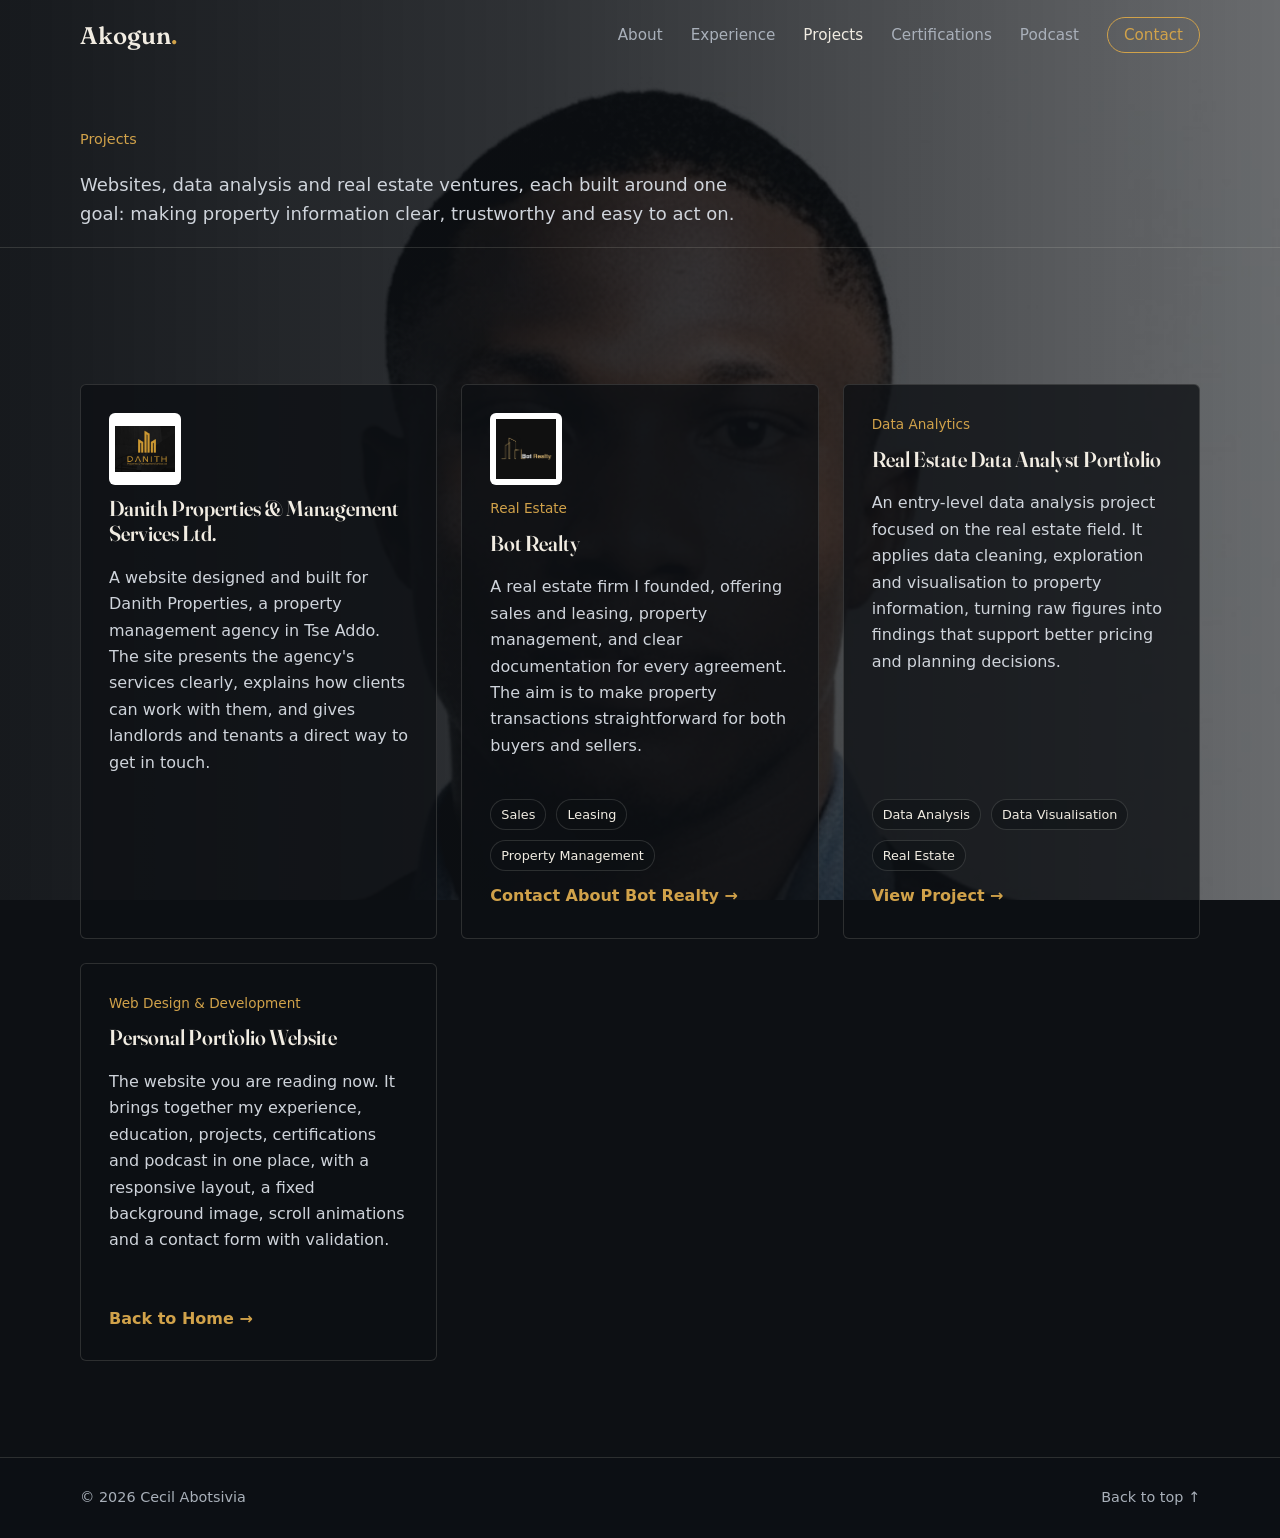
==== Projects.html @ 45a1f153 "Add files via upload" ====
<!DOCTYPE html>
<html lang="en">
<head>
  <meta charset="UTF-8">
  <meta name="viewport" content="width=device-width, initial-scale=1.0, viewport-fit=cover">
  <meta name="description" content="Selected projects by Cecil Abotsivia: the Danith Properties website, Bot Realty, a real estate data analyst portfolio, and this personal website.">
  <title>Projects | Cecil Abotsivia</title>
  <link rel="stylesheet" href="styles.css">
</head>
<body>

  <!-- Navigation -->
  <nav class="navbar" id="navbar">
    <div class="container nav-inner">
      <a href="index.html" class="brand">Akogun<span>.</span></a>
      <button class="nav-toggle" id="navToggle" aria-label="Toggle menu" aria-expanded="false">
        <span></span><span></span><span></span>
      </button>
      <ul class="nav-links" id="navLinks">
        <li><a href="about.html">About</a></li>
        <li><a href="experience.html">Experience</a></li>
        <li><a href="Projects.html" class="active">Projects</a></li>
        <li><a href="certifications.html">Certifications</a></li>
        <li><a href="podcast.html">Podcast</a></li>
        <li><a href="contact.html" class="btn-small">Contact</a></li>
      </ul>
    </div>
  </nav>

  <!-- Projects -->
  <header class="section page-top">
    <div class="container">
      <p class="eyebrow reveal">Projects</p>
      <p class="lead reveal">Websites, data analysis and real estate ventures, each built around one goal: making property information clear, trustworthy and easy to act on.</p>
    </div>
  </header>

  <section class="section">
    <div class="container">
      <div class="project-grid">

        <!-- Danith Properties website -->
        <article class="card project reveal">
          <img src="Danith_Properties.png" alt="Danith Properties logo" class="project-img">
          <h3>Danith Properties &amp; Management Services Ltd.</h3>
          <p>A website designed and built for Danith Properties, a property management agency in Tse Addo. The site presents the agency's services clearly, explains how clients can work with them, and gives landlords and tenants a direct way to get in touch.</p>
          <div class="tags small">
          </div>
        </article>

        <!-- Bot Realty -->
        <article class="card project reveal">
          <img src="Bot_Realty.png" alt="Bot Realty logo" class="project-img">
          <div class="project-tag">Real Estate</div>
          <h3>Bot Realty</h3>
          <p>A real estate firm I founded, offering sales and leasing, property management, and clear documentation for every agreement. The aim is to make property transactions straightforward for both buyers and sellers.</p>
          <div class="tags small">
            <span>Sales</span><span>Leasing</span><span>Property Management</span>
          </div>
          <a href="contact.html" class="project-link">Contact About Bot Realty &rarr;</a>
        </article>

        <!-- Data analyst portfolio -->
        <article class="card project reveal">
          <div class="project-tag">Data Analytics</div>
          <h3>Real Estate Data Analyst Portfolio</h3>
          <p>An entry-level data analysis project focused on the real estate field. It applies data cleaning, exploration and visualisation to property information, turning raw figures into findings that support better pricing and planning decisions.</p>
          <div class="tags small">
            <span>Data Analysis</span><span>Data Visualisation</span><span>Real Estate</span>
          </div>
          <a href="#" class="project-link" target="_blank" rel="noopener">View Project &rarr;</a>
        </article>

        <!-- This website -->
        <article class="card project reveal">
          <div class="project-tag">Web Design &amp; Development</div>
          <h3>Personal Portfolio Website</h3>
          <p>The website you are reading now. It brings together my experience, education, projects, certifications and podcast in one place, with a responsive layout, a fixed background image, scroll animations and a contact form with validation.</p>
          <div class="tags small">
          </div>
          <a href="index.html" class="project-link">Back to Home &rarr;</a>
        </article>

      </div>
    </div>
  </section>

  <footer class="footer">
    <div class="container footer-inner">
      <span>&copy; <span id="year"></span> Cecil Abotsivia</span>
      <a href="#">Back to top &uarr;</a>
    </div>
  </footer>

  <script src="script.js"></script>
</body>
</html>
---- styles.css ----
@import url("https://fonts.googleapis.com/css2?family=Fraunces:opsz,wght@9..144,400;9..144,600&family=Manrope:wght@400;500;600&display=swap");

/* ============================================================
   1. Tokens
   ============================================================ */
:root {
  --ink: #0d1014;
  --panel: rgba(13, 16, 20, 0.78);
  --bone: #f1ece2;
  --body-text: #cfd4db;
  --muted: #a9b0ba;
  --ochre: #d1a24a;
  --ochre-hover: #e0b463;
  --line: rgba(241, 236, 226, 0.14);
  --line-strong: rgba(209, 162, 74, 0.5);
  --error: #f0a195;
  --serif: "Fraunces", Georgia, "Times New Roman", serif;
  --sans: "Manrope", system-ui, -apple-system, "Segoe UI", sans-serif;
  --nav-h: 72px;
  --radius: 6px;
}

/* ============================================================
   2. Base
   ============================================================ */
*,
*::before,
*::after {
  box-sizing: border-box;
}

html {
  background: var(--ink);
  scroll-behavior: smooth;
  scroll-padding-top: var(--nav-h);
  -webkit-text-size-adjust: 100%;
}

body {
  margin: 0;
  min-height: 100vh;
  position: relative;
  overflow-x: hidden;
  font-family: poppins, system-ui, -apple-system, "Segoe UI", sans-serif;
  font-size: 1rem;
  line-height: 1.65;
  color: var(--bone);
}

/* Site-wide background: the portrait, fixed behind every page */
body::before {
  content: "";
  position: fixed;
  inset: 0;
  z-index: -2;
  background: url("Cecil.jpg") center 12% / cover no-repeat;
  filter: grayscale(0.25) contrast(1.05);
}

/* Dark gradient so text stays readable over the photo */
body::after {
  content: "";
  position: fixed;
  inset: 0;
  z-index: -1;
  pointer-events: none;
  background: linear-gradient(
    90deg,
    rgba(13, 16, 20, 0.96) 0%,
    rgba(13, 16, 20, 0.86) 42%,
    rgba(13, 16, 20, 0.62) 100%
  );
}

img {
  display: block;
  max-width: 100%;
}

a {
  color: var(--bone);
}

a:focus-visible,
button:focus-visible,
input:focus-visible,
textarea:focus-visible {
  outline: 2px solid var(--ochre);
  outline-offset: 3px;
}

.container {
  width: min(1120px, 92%);
  margin-inline: auto;
}

/* ============================================================
   3. Typography
   ============================================================ */
h1,
h2,
h3 {
  font-family: var(--serif);
  font-weight: 600;
  line-height: 1.15;
  margin: 0;
  font-variation-settings: "opsz" 144;
}

h1 {
  font-size: clamp(2.6rem, 6vw, 4.6rem);
  line-height: 1.05;
  margin-bottom: 20px;
}

h2 {
  font-size: clamp(2rem, 4vw, 2.8rem);
  margin-bottom: 20px;
}

h3 {
  font-size: 1.35rem;
  margin-bottom: 6px;
}

.eyebrow {
  font-size: 0.9rem;
  color: var(--ochre);
  margin: 0 0 12px;
}

.lead {
  font-size: 1.125rem;
  color: var(--body-text);
  max-width: 60ch;
}

.meta {
  color: var(--muted);
  font-size: 0.9rem;
  margin: 0 0 12px;
}

/* ============================================================
   4. Buttons and links
   ============================================================ */
.btn {
  display: inline-block;
  padding: 14px 26px;
  border: 1px solid transparent;
  border-radius: var(--radius);
  font: inherit;
  font-weight: 600;
  text-decoration: none;
  cursor: pointer;
  transition: background-color 0.2s ease, color 0.2s ease, border-color 0.2s ease;
}

.btn-primary {
  background: var(--ochre);
  color: var(--ink);
}

.btn-primary:hover {
  background: var(--ochre-hover);
}

.btn-outline {
  border-color: var(--bone);
  color: var(--bone);
}

.btn-outline:hover {
  background: var(--bone);
  color: var(--ink);
}

.btn[aria-disabled="true"] {
  opacity: 0.5;
  pointer-events: none;
}

.project-link {
  align-self: flex-start;
  color: var(--ochre);
  font-weight: 600;
  text-decoration: none;
}

.project-link:hover {
  text-decoration: underline;
  text-underline-offset: 4px;
}

/* ============================================================
   5. Navigation
   ============================================================ */
.navbar {
  position: fixed;
  top: 0;
  left: 0;
  right: 0;
  z-index: 50;
  height: var(--nav-h);
  border-bottom: 1px solid transparent;
  transition: background-color 0.3s ease, border-color 0.3s ease;
}

.navbar.scrolled {
  background: rgba(13, 16, 20, 0.85);
  -webkit-backdrop-filter: blur(10px);
  backdrop-filter: blur(10px);
  border-bottom-color: var(--line);
}

.nav-inner {
  display: flex;
  align-items: center;
  justify-content: space-between;
  height: 100%;
}

.brand {
  font-family: var(--serif);
  font-size: 1.5rem;
  font-weight: 600;
  text-decoration: none;
}

.brand span {
  color: var(--ochre);
}

.nav-links {
  display: flex;
  align-items: center;
  gap: 28px;
  list-style: none;
  margin: 0;
  padding: 0;
}

.nav-links a {
  color: var(--muted);
  font-size: 0.95rem;
  text-decoration: none;
  transition: color 0.2s ease;
}

.nav-links a:hover,
.nav-links a[aria-current="page"] {
  color: var(--bone);
}

.nav-links a.btn-small {
  padding: 8px 16px;
  border: 1px solid var(--ochre);
  border-radius: 999px;
  color: var(--ochre);
}

.nav-links a.btn-small:hover,
.nav-links a.btn-small[aria-current="page"] {
  background: var(--ochre);
  color: var(--ink);
}

.nav-toggle {
  display: none;
  width: 40px;
  height: 40px;
  padding: 0;
  background: none;
  border: 0;
  cursor: pointer;
}

.nav-toggle span {
  display: block;
  width: 24px;
  height: 2px;
  margin: 5px auto;
  background: var(--bone);
  transition: transform 0.3s ease, opacity 0.3s ease;
}

.nav-toggle[aria-expanded="true"] span:nth-child(1) {
  transform: translateY(7px) rotate(45deg);
}

.nav-toggle[aria-expanded="true"] span:nth-child(2) {
  opacity: 0;
}

.nav-toggle[aria-expanded="true"] span:nth-child(3) {
  transform: translateY(-7px) rotate(-45deg);
}

/* ============================================================
   6. Layout blocks
   ============================================================ */
.section {
  position: relative;
  padding: 96px 0;
  border-top: 1px solid var(--line);
}

/* Inner page header: pushes content below the fixed navbar */
.page-top {
  padding-top: calc(var(--nav-h) + 56px);
  padding-bottom: 0;
  border-top: 0;
}

/* Podcast page: keep the bottom spacing after the page header */
.podcast-section {
  padding-bottom: 96px;
}

/* Home hero */
.hero {
  min-height: 100vh;
  display: flex;
  align-items: center;
  padding: calc(var(--nav-h) + 40px) 0 80px;
}

.hero-grid {
  display: grid;
  grid-template-columns: 1.1fr 0.9fr;
  gap: 48px;
  align-items: center;
}

.hero-actions {
  display: flex;
  flex-wrap: wrap;
  gap: 14px;
  margin-top: 32px;
}

.hero-photo {
  justify-self: end;
  width: 100%;
  max-width: 400px;
}

.hero-img {
  width: 100%;
  aspect-ratio: 4 / 5;
  object-fit: cover;
  object-position: center top;
  border-radius: 4px;
  border: 1px solid var(--line);
  box-shadow: 0 30px 60px rgba(0, 0, 0, 0.45);
}

.accent {
  color: inherit;
}

/* ============================================================
   7. Tags
   ============================================================ */
.tags {
  display: flex;
  flex-wrap: wrap;
  gap: 10px;
  margin-top: 28px;
}

.tags span {
  padding: 6px 14px;
  border: 1px solid var(--line);
  border-radius: 999px;
  background: rgba(13, 16, 20, 0.5);
  font-size: 0.9rem;
}

.tags.small span {
  padding: 4px 10px;
  font-size: 0.8rem;
}

/* ============================================================
   8. Experience timeline
   ============================================================ */
.timeline {
  position: relative;
  display: grid;
  gap: 28px;
  margin-top: 40px;
  padding-left: 28px;
  border-left: 1px solid var(--line);
}

.timeline-item {
  position: relative;
}

.timeline-dot {
  position: absolute;
  left: -35px;
  top: 28px;
  width: 11px;
  height: 11px;
  border-radius: 50%;
  background: var(--ochre);
  box-shadow: 0 0 0 4px rgba(209, 162, 74, 0.2);
}

.timeline-card {
  padding: 24px 28px;
  background: var(--panel);
  border: 1px solid var(--line);
  border-radius: var(--radius);
}

.timeline-card ul {
  margin: 0;
  padding-left: 18px;
  color: var(--body-text);
}

.timeline-card li {
  margin-bottom: 6px;
}

/* ============================================================
   9. Cards, projects, certifications
   ============================================================ */
.project-grid,
.cert-grid {
  display: grid;
  gap: 24px;
  margin-top: 40px;
}

.project-grid {
  grid-template-columns: repeat(auto-fit, minmax(280px, 1fr));
}

.cert-grid {
  grid-template-columns: repeat(auto-fit, minmax(320px, 1fr));
}

.card {
  display: flex;
  flex-direction: column;
  gap: 12px;
  padding: 28px;
  background: var(--panel);
  border: 1px solid var(--line);
  border-radius: var(--radius);
  color: var(--bone);
  text-decoration: none;
}

/* Cards that are links (home page quick links) */
a.card {
  transition: border-color 0.2s ease;
}

a.card:hover {
  border-color: var(--line-strong);
}

.card p {
  margin: 0;
  flex: 1;
  color: var(--body-text);
}

.project-tag {
  font-size: 0.85rem;
  color: var(--ochre);
}

.project-img {
  width: 72px;
  height: 72px;
  padding: 6px;
  object-fit: contain;
  background: #fff;
  border-radius: var(--radius);
}

.cert-img {
  width: 100%;
  border: 1px solid var(--line);
  border-radius: 4px;
}

.cert-id {
  color: var(--muted);
  font-size: 0.85rem;
}

/* ============================================================
   10. Podcast
   ============================================================ */
.podcast-grid {
  display: grid;
  grid-template-columns: 0.8fr 1.2fr;
  gap: 56px;
  align-items: center;
}

.podcast-art {
  aspect-ratio: 1 / 1;
  display: flex;
  flex-direction: column;
  align-items: center;
  justify-content: center;
  padding: 32px;
  text-align: center;
  background: var(--panel);
  border: 1px solid var(--line);
  border-radius: var(--radius);
}

.tar-logo {
  font-family: var(--serif);
  font-size: clamp(4rem, 10vw, 6rem);
  font-weight: 600;
  line-height: 1;
}

.tar-logo span {
  color: var(--ochre);
}

.podcast-art p {
  margin: 16px 0 0;
  color: var(--muted);
}

.status {
  display: inline-block;
  margin-bottom: 12px;
  padding: 4px 10px;
  border-radius: 999px;
  background: var(--bone);
  color: var(--ink);
  font-size: 0.85rem;
  font-weight: 600;
}

/* ============================================================
   11. Contact
   ============================================================ */
.contact-grid {
  display: grid;
  grid-template-columns: 1fr 1fr;
  gap: 56px;
  align-items: start;
}

.contact-details {
  display: grid;
  gap: 14px;
  list-style: none;
  margin: 28px 0 0;
  padding: 0;
}

.contact-details li {
  display: flex;
  flex-wrap: wrap;
  align-items: baseline;
  gap: 14px;
}

.contact-details .label {
  min-width: 72px;
  color: var(--muted);
  font-size: 0.9rem;
}

.contact-details a {
  text-decoration: none;
}

.contact-details a:hover {
  text-decoration: underline;
  text-underline-offset: 4px;
}

.sep {
  color: var(--muted);
}

.contact-form {
  display: grid;
  gap: 20px;
  padding: 32px;
  background: var(--panel);
  border: 1px solid var(--line);
  border-radius: var(--radius);
}

.field {
  display: flex;
  flex-direction: column;
  gap: 8px;
}

.field label {
  color: var(--muted);
  font-size: 0.9rem;
}

.field input,
.field textarea {
  padding: 12px 14px;
  font: inherit;
  color: var(--bone);
  background: rgba(241, 236, 226, 0.04);
  border: 1px solid var(--line);
  border-radius: var(--radius);
  transition: border-color 0.2s ease, box-shadow 0.2s ease;
}

.field input:focus,
.field textarea:focus {
  outline: none;
  border-color: var(--ochre);
  box-shadow: 0 0 0 3px rgba(209, 162, 74, 0.25);
}

.field.invalid input,
.field.invalid textarea {
  border-color: var(--error);
}

.field textarea {
  resize: vertical;
}

.error {
  min-height: 1em;
  color: var(--error);
  font-size: 0.85rem;
}

.contact-form .btn {
  justify-self: start;
  border: 0;
}

.form-status {
  margin: 0;
  min-height: 1.4em;
  color: var(--ochre);
}

.form-status.error-text {
  color: var(--error);
}

/* ============================================================
   12. Footer
   ============================================================ */
.footer {
  padding: 28px 0;
  border-top: 1px solid var(--line);
  background: rgba(13, 16, 20, 0.6);
  color: var(--muted);
  font-size: 0.9rem;
}

.footer-inner {
  display: flex;
  flex-wrap: wrap;
  justify-content: space-between;
  gap: 16px;
}

.footer a {
  color: var(--muted);
  text-decoration: none;
}

.footer a:hover {
  color: var(--bone);
}

/* ============================================================
   13. Scroll reveal (only when JavaScript runs)
   ============================================================ */
.js .reveal {
  opacity: 0;
  transform: translateY(18px);
  transition: opacity 0.8s ease, transform 0.8s ease;
}

.js .reveal.is-visible {
  opacity: 1;
  transform: none;
}

/* ============================================================
   14. Responsive
   ============================================================ */
@media (max-width: 900px) {
  .hero-grid,
  .podcast-grid,
  .contact-grid {
    grid-template-columns: 1fr;
  }

  .hero-photo {
    order: -1;
    justify-self: center;
    max-width: 280px;
  }

  .podcast-grid .podcast-art {
    max-width: 320px;
  }

  .section {
    padding: 72px 0;
  }
}

@media (max-width: 720px) {
  body::after {
    background: linear-gradient(
      180deg,
      rgba(13, 16, 20, 0.9) 0%,
      rgba(13, 16, 20, 0.82) 50%,
      rgba(13, 16, 20, 0.96) 100%
    );
  }

  .nav-toggle {
    display: block;
  }

  .nav-links {
    display: none;
    position: absolute;
    top: var(--nav-h);
    left: 0;
    right: 0;
    flex-direction: column;
    align-items: flex-start;
    gap: 16px;
    padding: 20px 4%;
    background: rgba(13, 16, 20, 0.97);
    border-bottom: 1px solid var(--line);
  }

  .nav-links.open {
    display: flex;
  }

  .nav-links a {
    font-size: 1.05rem;
  }

  .timeline-card,
  .card,
  .contact-form {
    padding: 22px;
  }

  .timeline-dot {
    top: 26px;
  }

  .page-top {
    padding-top: calc(var(--nav-h) + 40px);
  }
}

/* ============================================================
   15. Reduced motion
   ============================================================ */
@media (prefers-reduced-motion: reduce) {
  html {
    scroll-behavior: auto;
  }

  *,
  *::before,
  *::after {
    transition: none !important;
    animation: none !important;
  }

  .js .reveal {
    opacity: 1;
    transform: none;
  }
}
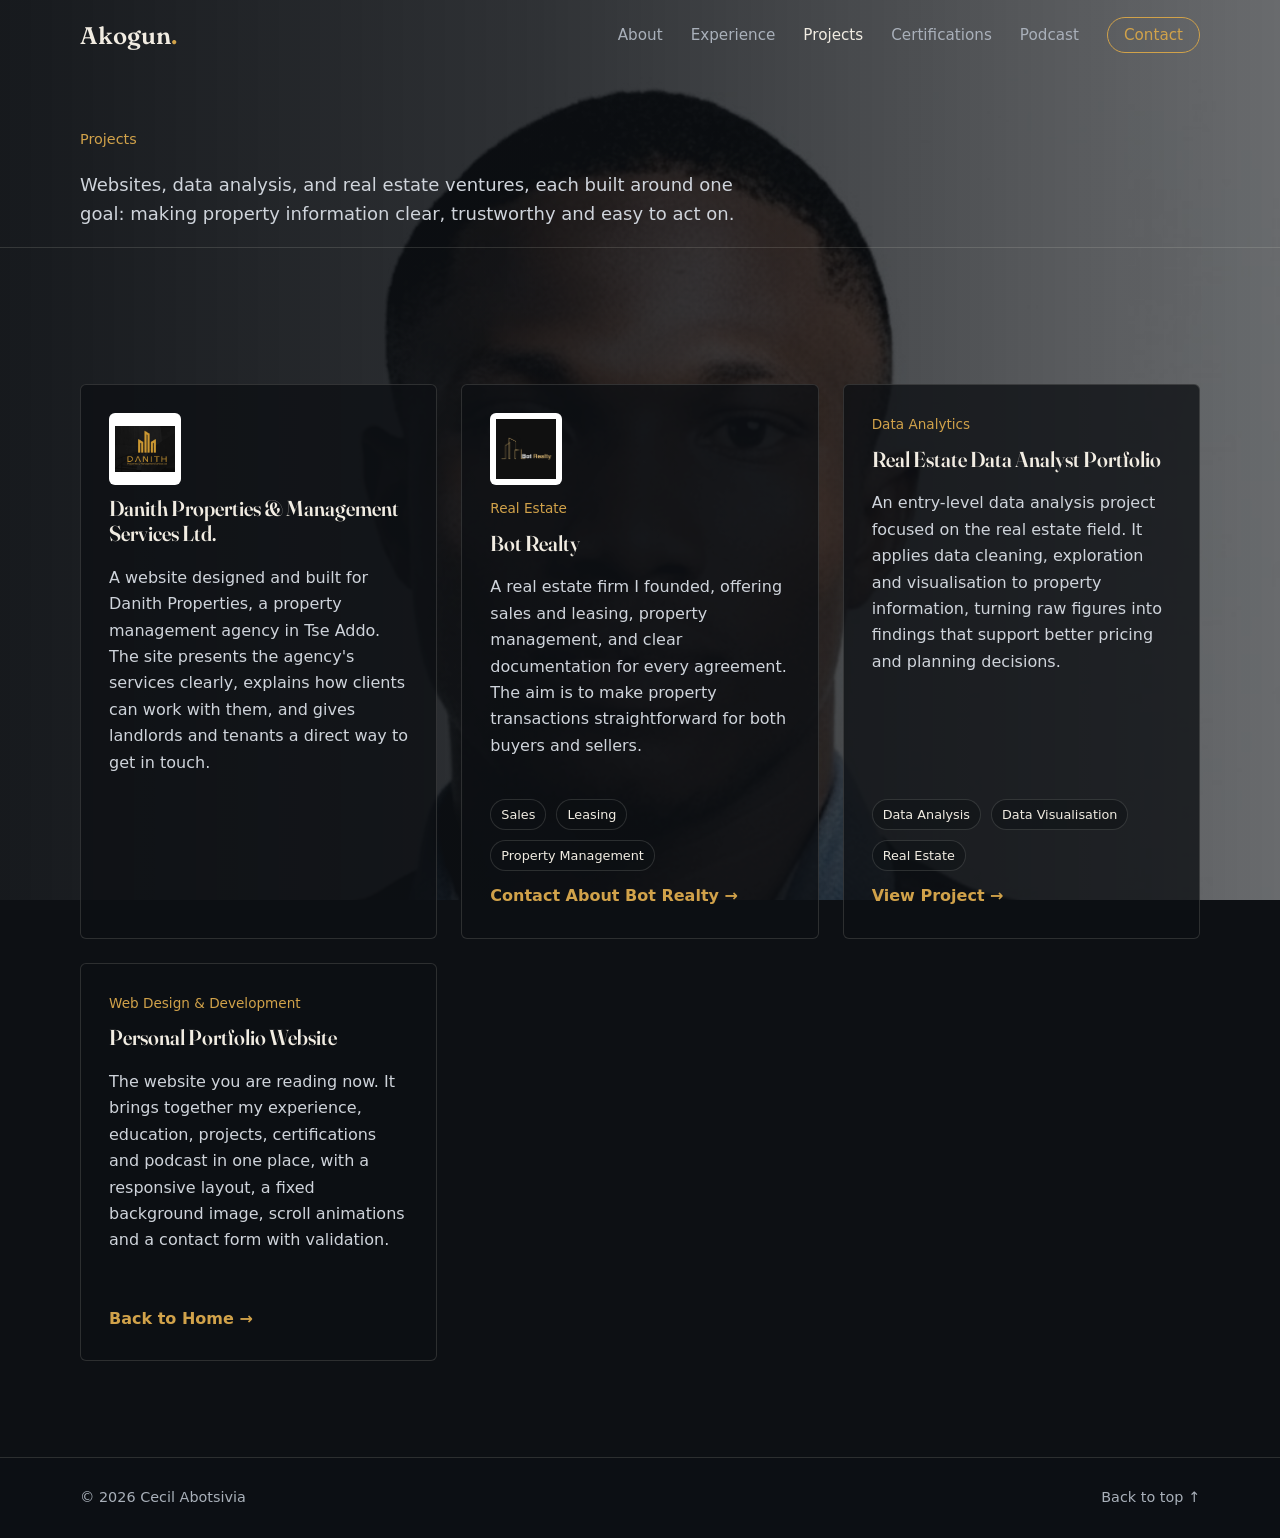
==== commit 59299c8e: "Fix HTML formatting and structure in Projects.html" ====
--- a/Projects.html
+++ b/Projects.html
@@ -3,7 +3,7 @@
 <head>
   <meta charset="UTF-8">
   <meta name="viewport" content="width=device-width, initial-scale=1.0, viewport-fit=cover">
-  <meta name="description" content="Selected projects by Cecil Abotsivia: the Danith Properties website, Bot Realty, a real estate data analyst portfolio, and this personal website.">
+  <meta name="description" content=" Selected projects by Cecil Abotsivia: the Danith Properties website, Bot Realty, a real estate data analyst portfolio, and this personal website.">
   <title>Projects | Cecil Abotsivia</title>
   <link rel="stylesheet" href="styles.css">
 </head>
@@ -28,10 +28,10 @@
   </nav>
 
   <!-- Projects -->
-  <header class="section page-top">
+  <header class=" section page-top">
     <div class="container">
       <p class="eyebrow reveal">Projects</p>
-      <p class="lead reveal">Websites, data analysis and real estate ventures, each built around one goal: making property information clear, trustworthy and easy to act on.</p>
+      <p class="lead reveal">Websites, data analysis, and real estate ventures, each built around one goal: making property information clear, trustworthy and easy to act on.</p>
     </div>
   </header>
 
@@ -49,7 +49,7 @@
         </article>
 
         <!-- Bot Realty -->
-        <article class="card project reveal">
+        <article class=" card project reveal">
           <img src="Bot_Realty.png" alt="Bot Realty logo" class="project-img">
           <div class="project-tag">Real Estate</div>
           <h3>Bot Realty</h3>
@@ -61,7 +61,7 @@
         </article>
 
         <!-- Data analyst portfolio -->
-        <article class="card project reveal">
+        <article class=" card project reveal">
           <div class="project-tag">Data Analytics</div>
           <h3>Real Estate Data Analyst Portfolio</h3>
           <p>An entry-level data analysis project focused on the real estate field. It applies data cleaning, exploration and visualisation to property information, turning raw figures into findings that support better pricing and planning decisions.</p>
@@ -94,4 +94,4 @@
 
   <script src="script.js"></script>
 </body>
-</html>+</html>
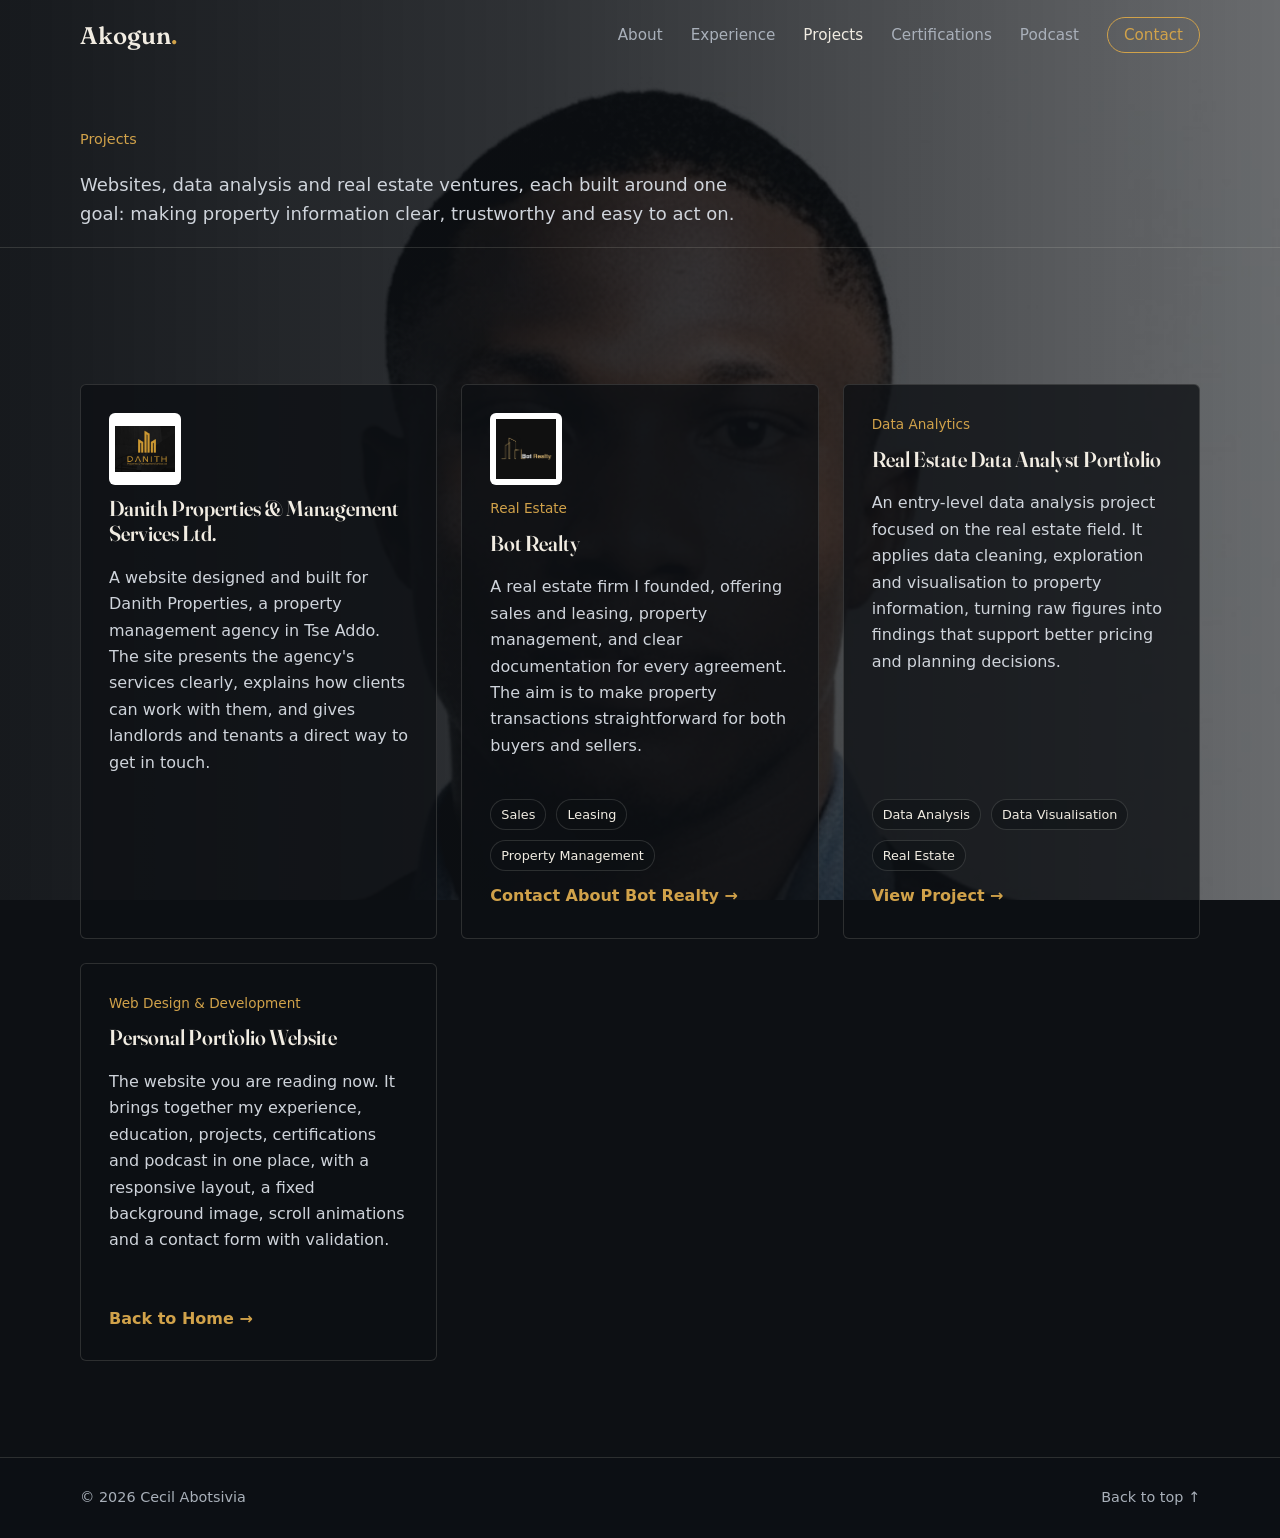
==== commit 0f5c3a6d: "Add files via upload" ====
--- a/Projects.html
+++ b/Projects.html
@@ -3,7 +3,7 @@
 <head>
   <meta charset="UTF-8">
   <meta name="viewport" content="width=device-width, initial-scale=1.0, viewport-fit=cover">
-  <meta name="description" content=" Selected projects by Cecil Abotsivia: the Danith Properties website, Bot Realty, a real estate data analyst portfolio, and this personal website.">
+  <meta name="description" content="Selected projects by Cecil Abotsivia: the Danith Properties website, Bot Realty, a real estate data analyst portfolio, and this personal website.">
   <title>Projects | Cecil Abotsivia</title>
   <link rel="stylesheet" href="styles.css">
 </head>
@@ -28,10 +28,10 @@
   </nav>
 
   <!-- Projects -->
-  <header class=" section page-top">
+  <header class="section page-top">
     <div class="container">
       <p class="eyebrow reveal">Projects</p>
-      <p class="lead reveal">Websites, data analysis, and real estate ventures, each built around one goal: making property information clear, trustworthy and easy to act on.</p>
+      <p class="lead reveal">Websites, data analysis and real estate ventures, each built around one goal: making property information clear, trustworthy and easy to act on.</p>
     </div>
   </header>
 
@@ -49,7 +49,7 @@
         </article>
 
         <!-- Bot Realty -->
-        <article class=" card project reveal">
+        <article class="card project reveal">
           <img src="Bot_Realty.png" alt="Bot Realty logo" class="project-img">
           <div class="project-tag">Real Estate</div>
           <h3>Bot Realty</h3>
@@ -61,7 +61,7 @@
         </article>
 
         <!-- Data analyst portfolio -->
-        <article class=" card project reveal">
+        <article class="card project reveal">
           <div class="project-tag">Data Analytics</div>
           <h3>Real Estate Data Analyst Portfolio</h3>
           <p>An entry-level data analysis project focused on the real estate field. It applies data cleaning, exploration and visualisation to property information, turning raw figures into findings that support better pricing and planning decisions.</p>
@@ -94,4 +94,4 @@
 
   <script src="script.js"></script>
 </body>
-</html>
+</html>
